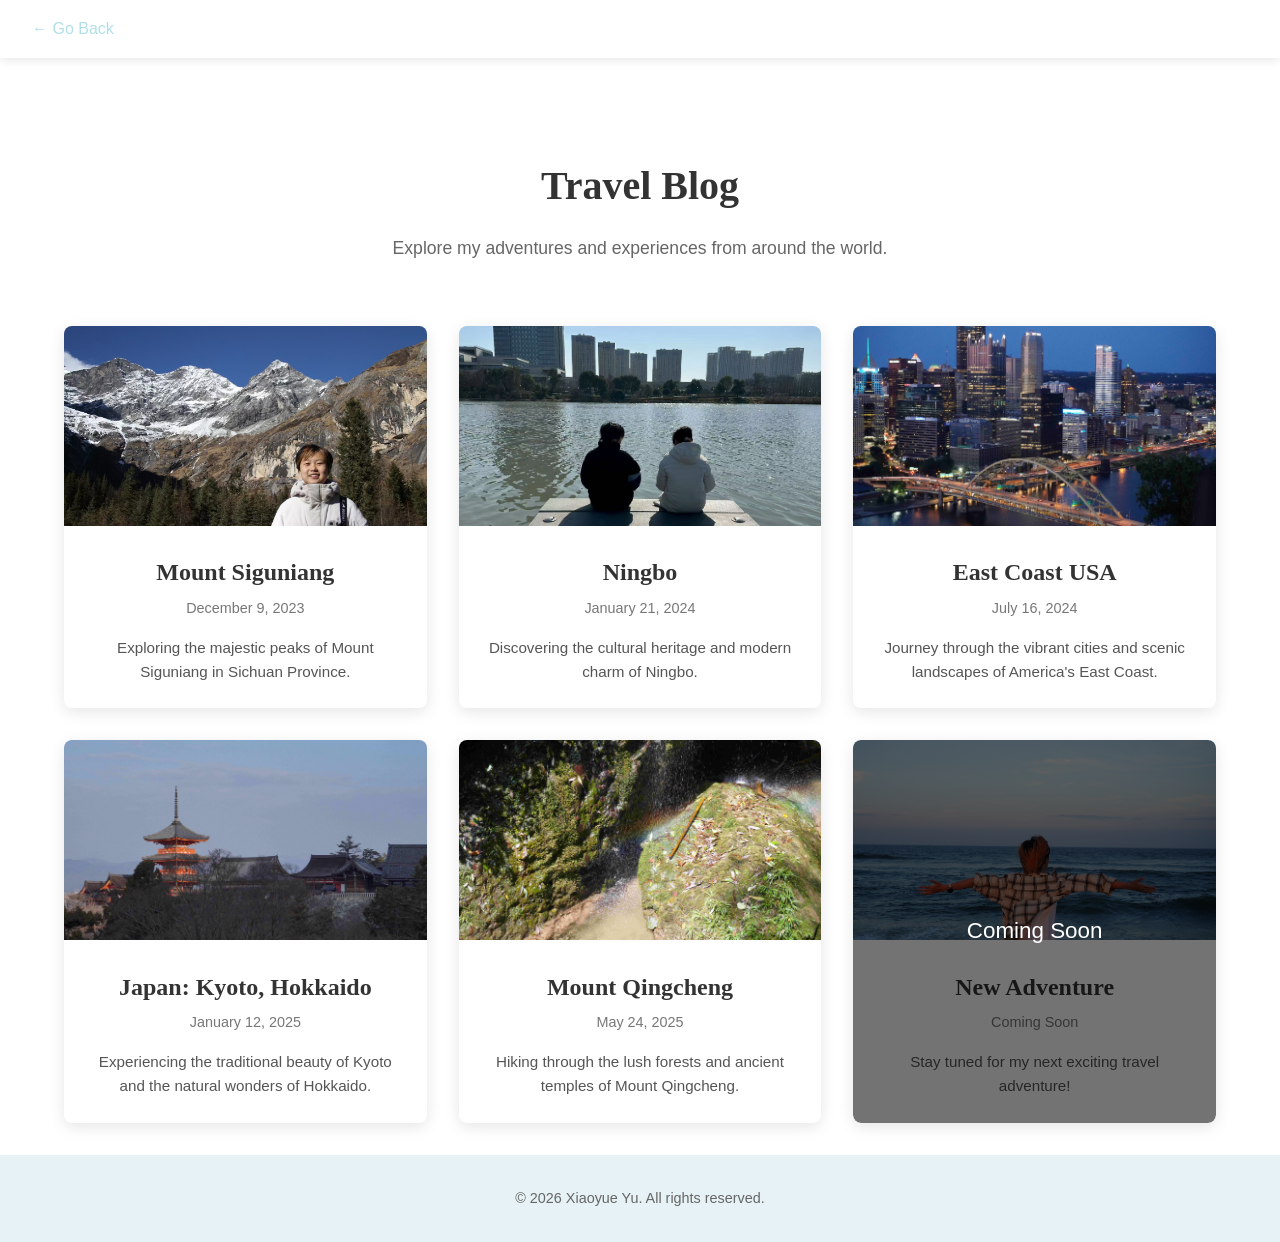
==== blog/index.html @ 4001150c "Refined overall file arrangement and debugged the animation" ====
<!DOCTYPE html>
<html lang="en">
<head>
    <meta charset="UTF-8">
    <meta name="viewport" content="width=device-width, initial-scale=1.0">
    <title>All Blogs - Xiaoyue Yu</title>
    <link rel="icon" href="../images/profile/photo_me.jpg">
    <link rel="apple-touch-icon" href="../images/profile/photo_me.jpg">
    <link rel="stylesheet" href="../styles.css">
</head>
<body class="blog-archive-page">
    <nav class="navbar">
        <div class="navbar-container">
            <div class="back-link"><a href="../index.html#blog">&larr; Go Back</a></div>
            <div></div>
        </div>
    </nav>

    <main class="main-content">
        <div class="container">
            <header class="page-header">
                <h1 class="page-title">Travel Blog</h1>
                <p class="page-description">Explore my adventures and experiences from around the world.</p>
            </header>

            <div class="blogs-grid fade-in-section is-visible">
                <a href="blog-mount-siguniang.html" class="blog-card">
                    <img src="../images/blog/MountSiguniang_title.jpg" alt="Mount Siguniang" class="blog-img">
                    <div class="blog-info">
                        <h3 class="blog-title">Mount Siguniang</h3>
                        <p class="blog-date">December 9, 2023</p>
                        <p class="blog-excerpt">Exploring the majestic peaks of Mount Siguniang in Sichuan Province.</p>
                    </div>
                </a>

                <a href="blog-ningbo.html" class="blog-card">
                    <img src="../images/blog/Ningbo_title.jpg" alt="Ningbo" class="blog-img">
                    <div class="blog-info">
                        <h3 class="blog-title">Ningbo</h3>
                        <p class="blog-date">January 21, 2024</p>
                        <p class="blog-excerpt">Discovering the cultural heritage and modern charm of Ningbo.</p>
                    </div>
                </a>

                <a href="blog-east-coast-usa.html" class="blog-card">
                    <img src="../images/blog/EastCostUSA_title.JPG" alt="East Coast USA" class="blog-img">
                    <div class="blog-info">
                        <h3 class="blog-title">East Coast USA</h3>
                        <p class="blog-date">July 16, 2024</p>
                        <p class="blog-excerpt">Journey through the vibrant cities and scenic landscapes of America's East Coast.</p>
                    </div>
                </a>

                <a href="blog-japan.html" class="blog-card">
                    <img src="../images/blog/Japan_title.JPG" alt="Japan" class="blog-img">
                    <div class="blog-info">
                        <h3 class="blog-title">Japan: Kyoto, Hokkaido</h3>
                        <p class="blog-date">January 12, 2025</p>
                        <p class="blog-excerpt">Experiencing the traditional beauty of Kyoto and the natural wonders of Hokkaido.</p>
                    </div>
                </a>

                <a href="blog-mount-qingcheng.html" class="blog-card">
                    <img src="../images/blog/MountQingcheng_title.JPG" alt="Mount Qingcheng" class="blog-img">
                    <div class="blog-info">
                        <h3 class="blog-title">Mount Qingcheng</h3>
                        <p class="blog-date">May 24, 2025</p>
                        <p class="blog-excerpt">Hiking through the lush forests and ancient temples of Mount Qingcheng.</p>
                    </div>
                </a>

                <div class="blog-card coming-soon">
                    <img src="../images/profile/photo_index.jpg" alt="Coming Soon" class="blog-img">
                    <div class="blog-info">
                        <h3 class="blog-title">New Adventure</h3>
                        <p class="blog-date">Coming Soon</p>
                        <p class="blog-excerpt">Stay tuned for my next exciting travel adventure!</p>
                    </div>
                </div>
            </div>
        </div>
    </main>

    <footer class="archive-footer">
        <p class="copyright">&copy; 2026 Xiaoyue Yu. All rights reserved.</p>
    </footer>
</body>
</html>
---- styles.css ----
/* Fonts */
@font-face {
    font-family: 'Lora';
    font-style: normal;
    font-weight: 400;
    src: local('Lora Regular'), local('Lora-Regular'), local('Times New Roman');
}

@font-face {
    font-family: 'Lora';
    font-style: normal;
    font-weight: 500;
    src: local('Lora Medium'), local('Lora-Medium'), local('Times New Roman');
}

@font-face {
    font-family: 'Lora';
    font-style: normal;
    font-weight: 600;
    src: local('Lora SemiBold'), local('Lora-SemiBold'), local('Times New Roman Bold');
}

@font-face {
    font-family: 'Lora';
    font-style: normal;
    font-weight: 700;
    src: local('Lora Bold'), local('Lora-Bold'), local('Times New Roman Bold');
}

@font-face {
    font-family: 'Nunito Sans';
    font-style: normal;
    font-weight: 300;
    src: local('Nunito Sans Light'), local('NunitoSans-Light'), local('Arial');
}

@font-face {
    font-family: 'Nunito Sans';
    font-style: normal;
    font-weight: 400;
    src: local('Nunito Sans Regular'), local('NunitoSans-Regular'), local('Arial');
}

@font-face {
    font-family: 'Nunito Sans';
    font-style: normal;
    font-weight: 600;
    src: local('Nunito Sans SemiBold'), local('NunitoSans-SemiBold'), local('Arial Bold');
}

@font-face {
    font-family: 'Nunito Sans';
    font-style: normal;
    font-weight: 700;
    src: local('Nunito Sans Bold'), local('NunitoSans-Bold'), local('Arial Bold');
}

/* Reset and Base Styles */
* {
    margin: 0;
    padding: 0;
    box-sizing: border-box;
}

@keyframes fadeInUp {
    from {
        opacity: 0;
        transform: translateY(30px);
    }

    to {
        opacity: 1;
        transform: translateY(0);
    }
}

.fade-in-section {
    opacity: 0;
    transform: translateY(30px);
    transition: opacity 0.8s ease, transform 0.8s ease;
}

.fade-in-section.is-visible {
    opacity: 1;
    transform: translateY(0);
}

html {
    scroll-behavior: smooth;
    height: 100%;
    overflow-x: hidden;
    margin: 0;
    padding: 0;
}

body {
    font-family: 'Nunito Sans', sans-serif;
    line-height: 1.6;
    color: #333333;
    background-color: #FFFFFF;
    position: relative;
    overflow-x: hidden;
    min-height: 100%;
    display: flex;
    flex-direction: column;
    margin: 0;
    padding: 0;
}

.cover-background {
    position: fixed;
    top: 0;
    left: 0;
    width: 100%;
    height: 100vh;
    z-index: 1;
    pointer-events: none;
}

.scrollable-content {
    position: relative;
    z-index: 3;
    margin-top: 100vh;
    background-color: transparent;
    min-height: 200vh;
    margin-bottom: 0;
    flex: 1;
}

#home {
    background-color: transparent;
    position: relative;
    z-index: 1;
}

#experience {
    background-color: #FFFFFF;
    position: relative;
    z-index: 3;
}

#projects,
#blog {
    background-color: #E6F2F5;
    position: relative;
    z-index: 3;
}

#research,
#contact {
    background-color: #FFFFFF;
    position: relative;
    z-index: 3;
}

h1,
h2,
h3,
h4,
h5,
h6 {
    font-family: 'Lora', serif;
    margin-bottom: 1rem;
    color: #333333;
}

a {
    color: #B0E0E6;
    text-decoration: none;
    transition: color 0.3s ease;
}

a:hover {
    color: #87CEEB;
}

.container {
    width: 90%;
    max-width: 1200px;
    margin: 0 auto;
    padding: 2rem 0;
}

section {
    padding: 5rem 0;
}

.section-title {
    text-align: center;
    margin-bottom: 3rem;
    position: relative;
    font-size: 2.5rem;
}



.section-title::after {
    content: '';
    display: block;
    width: 50px;
    height: 3px;
    background-color: #B0E0E6;
    margin: 0.5rem auto;
}

/* Navigation Bar */
.navbar {
    position: fixed;
    top: 0;
    left: 0;
    width: 100%;
    background-color: rgba(255, 255, 255, 0.8);
    backdrop-filter: blur(5px);
    box-shadow: 0 2px 10px rgba(0, 0, 0, 0.1);
    z-index: 1000;
    transition: all 0.3s ease;
}

.navbar-container {
    display: flex;
    justify-content: space-between;
    align-items: center;
    padding: 1rem 2rem;
}

.logo {
    font-family: 'Lora', serif;
    font-size: 1.5rem;
    font-weight: 700;
}

.nav-links {
    display: flex;
    list-style: none;
}

.nav-links li {
    margin-left: 2rem;
}

.nav-links a {
    color: #333333;
    font-weight: 600;
    position: relative;
}

.nav-links a::after {
    content: '';
    position: absolute;
    bottom: -5px;
    left: 0;
    width: 0;
    height: 2px;
    background-color: #B0E0E6;
    transition: width 0.3s ease;
}

.nav-links a:hover::after,
.nav-links a.active::after {
    width: 100%;
}

.hamburger {
    display: none;
    cursor: pointer;
}

.hamburger div {
    width: 25px;
    height: 3px;
    background-color: #333333;
    margin: 5px;
    transition: all 0.3s ease;
}

/* Home Section */
#home {
    min-height: 100vh;
    display: flex;
    flex-direction: column;
    align-items: center;
    background-color: transparent;
    padding: 0;
    position: relative;
}

.avatar-container {
    text-align: center;
    margin-bottom: 1rem;
}

.avatar {
    width: 220px;
    height: 220px;
    border-radius: 50%;
    object-fit: cover;
    object-position: 40% top;
    border: none;
}

.profile-img {
    width: 100%;
    height: 100vh;
    overflow: hidden;
    position: fixed;
    top: 0;
    left: 0;
    z-index: 1;
    will-change: transform;
    transform: translateZ(0);
    pointer-events: none;
    backface-visibility: hidden;
}

.profile-img img {
    width: 100%;
    height: 100%;
    object-fit: cover;
    object-position: center;
}

.typewriter-overlay {
    position: fixed;
    top: 0;
    left: 0;
    width: 100%;
    height: 100vh;
    display: flex;
    align-items: flex-start;
    justify-content: center;
    z-index: 2;
    padding: 0 2rem;
    padding-top: 20vh;
    will-change: transform;
    pointer-events: auto;
    backface-visibility: hidden;
    transform: translate3d(0, 0, 0);
    -webkit-transform: translate3d(0, 0, 0);
    -moz-transform: translate3d(0, 0, 0);
    -ms-transform: translate3d(0, 0, 0);
    -o-transform: translate3d(0, 0, 0);
    -webkit-backface-visibility: hidden;
    perspective: 1000px;
    -webkit-perspective: 1000px;
    -moz-perspective: 1000px;
    -ms-perspective: 1000px;
    -o-perspective: 1000px;
    touch-action: auto;
}

.typewriter-overlay .title {
    font-size: 3.5rem;
    color: #fff;
    text-shadow: 2px 2px 4px rgba(0, 0, 0, 0.5);
    text-align: center;
    width: 100%;
    max-width: 90%;
    padding: 0 1rem;
    box-sizing: border-box;
}

.home-content {
    display: flex;
    flex-direction: column;
    align-items: center;
    justify-content: center;
    text-align: center;
    padding: 50px 0;
    width: 100%;
    min-height: 100vh;
    position: relative;
    background-color: rgba(255, 255, 255, 0.5);
    border-top-left-radius: 30px;
    border-top-right-radius: 30px;
    box-shadow: 0 -5px 20px rgba(0, 0, 0, 0.1);
    backdrop-filter: blur(10px);
}

.home-container {
    display: flex;
    align-items: center;
    justify-content: flex-start;
    gap: 2rem;
}

.home-left,
.home-right {
    display: flex;
    flex-direction: column;
    align-items: center;
}

.home-right {
    margin-left: 5rem;
    align-items: flex-start;
}

.name {
    font-size: 2.5rem;
    margin-bottom: 0.5rem;
    text-align: center;
    position: relative;
}

.research-area {
    font-size: 1.12rem;
    color: #4d5b63;
    margin-bottom: 1rem;
    text-align: left;
    font-style: italic;
    line-height: 1.4;
    letter-spacing: 0.01em;
}

.bubbles-container {
    position: relative;
    width: 100%;
    max-width: 620px;
    height: 280px;
    margin-top: 1rem;
}

.bubble {
    position: absolute;
    background-color: rgba(176, 224, 230, 0.85);
    color: #23313a;
    border-radius: 50%;
    display: flex;
    flex-direction: column;
    align-items: center;
    justify-content: center;
    font-size: 0.8rem;
    font-weight: 600;
    box-shadow: 0 12px 28px rgba(70, 96, 112, 0.12);
    border: 1px solid rgba(255, 255, 255, 0.55);
    animation: float 3s ease-in-out infinite;
    text-align: center;
    padding: 1rem;
    line-height: 1.2;
    word-break: break-word;
    z-index: 5;
}

.bubble-category {
    font-size: 0.68rem;
    font-weight: 700;
    text-transform: uppercase;
    letter-spacing: 0.08em;
    margin-bottom: 0.45rem;
    opacity: 0.72;
}

.bubble-term {
    font-size: 0.92rem;
    line-height: 1.25;
    max-width: 88%;
    font-weight: 700;
}

.methodology-bubble {
    background: linear-gradient(145deg, rgba(230, 214, 220, 0.96), rgba(214, 197, 205, 0.88));
}

.technology-bubble {
    background: linear-gradient(145deg, rgba(203, 221, 228, 0.96), rgba(183, 205, 214, 0.88));
}

.vision-bubble {
    background: linear-gradient(145deg, rgba(210, 223, 206, 0.96), rgba(191, 208, 189, 0.88));
}

.bubble:nth-child(1) {
    width: 150px;
    height: 150px;
    top: 5px;
    left: 10px;
    animation-delay: 0s;
}

.bubble:nth-child(2) {
    width: 170px;
    height: 170px;
    top: 0;
    left: 155px;
    animation-delay: 0.5s;
}

.bubble:nth-child(3) {
    width: 175px;
    height: 175px;
    top: 22px;
    left: 325px;
    animation-delay: 1s;
}

.bubble:nth-child(4) {
    width: 145px;
    height: 145px;
    top: 126px;
    left: 128px;
    animation-delay: 1.5s;
}

.bubble:nth-child(5) {
    width: 140px;
    height: 140px;
    top: 130px;
    left: 288px;
    animation-delay: 2s;
}

.bubble:nth-child(6) {
    width: 138px;
    height: 138px;
    top: 120px;
    left: 452px;
    animation-delay: 2.5s;
}

@keyframes float {
    0% {
        transform: translateY(0);
    }

    50% {
        transform: translateY(-10px);
    }

    100% {
        transform: translateY(0);
    }
}

.title {
    font-size: 3.5rem;
    color: #555;
    margin-bottom: 1.5rem;
    text-align: left;
    min-height: 2.5em;
    display: flex;
    justify-content: flex-start;
    align-items: center;
    width: 100%;
}

.typewriter-text {
    position: relative;
    white-space: normal;
    word-wrap: break-word;
    overflow-wrap: break-word;
    min-height: 1em;
    line-height: 1.5em;
    display: inline-block;
    font-family: "Fira Code", "Consolas", "Courier New", monospace;
    max-width: 100%;
    overflow: visible;
    transform: translate3d(0, 0, 0);
    -webkit-transform: translate3d(0, 0, 0);
    backface-visibility: hidden;
    -webkit-backface-visibility: hidden;
    -moz-backface-visibility: hidden;
    -ms-backface-visibility: hidden;
    -o-backface-visibility: hidden;
    will-change: transform;
}

.typewriter-text::after {
    content: '';
    display: inline-block;
    width: 3px;
    height: 1em;
    margin-left: 2px;
    background-color: #B0E0E6;
    vertical-align: middle;
    animation: blink-caret 1s step-end infinite;
    position: relative;
    top: 0;
    transform: translate3d(0, 0, 0);
    -webkit-transform: translate3d(0, 0, 0);
    -moz-transform: translate3d(0, 0, 0);
    -ms-transform: translate3d(0, 0, 0);
    -o-transform: translate3d(0, 0, 0);
    backface-visibility: hidden;
    -webkit-backface-visibility: hidden;
    -moz-backface-visibility: hidden;
    -ms-backface-visibility: hidden;
    -o-backface-visibility: hidden;
    perspective: 1000px;
    -webkit-perspective: 1000px;
    -moz-perspective: 1000px;
    -ms-perspective: 1000px;
    -o-perspective: 1000px;
    will-change: opacity;
}

@keyframes blink-caret {

    from,
    to {
        background-color: transparent;
    }

    50% {
        background-color: #B0E0E6;
    }
}

.social-links {
    display: flex;
    gap: 1.5rem;
}

.home-social-links {
    justify-content: center;
    margin-top: 1.5rem;
}

.social-links a {
    font-size: 1.5rem;
    color: #333333;
    transition: color 0.3s ease;
}

.social-links a:hover {
    color: #B0E0E6;
}

/* Research Section */
.publication {
    margin-bottom: 2rem;
    padding: 1.5rem;
    border-radius: 8px;
    background-color: #f9f9f9;
    transition: transform 0.3s ease;
}

.publication:hover {
    transform: translateY(-5px);
    box-shadow: 0 5px 15px rgba(0, 0, 0, 0.1);
}

.publication-title {
    font-size: 1.2rem;
    margin-bottom: 0.5rem;
}

.publication-authors {
    font-style: italic;
    margin-bottom: 0.5rem;
}

.publication-venue {
    color: #666;
    margin-bottom: 1rem;
}

.publication-links {
    display: flex;
    gap: 1rem;
    margin-top: 0.5rem;
}

.publication-links a {
    padding: 0.3rem 0.8rem;
    background-color: #B0E0E6;
    color: #333333;
    border-radius: 4px;
    font-size: 0.9rem;
    transition: background-color 0.3s ease;
}

.publication-links a:hover {
    background-color: #87CEEB;
}

/* Experience Section */
.experience-container {
    display: flex;
    justify-content: space-between;
    flex-wrap: wrap;
    gap: 2rem;
}

.experience-section {
    flex: 1;
    min-width: 300px;
}

.subsection-title {
    text-align: left;
    font-size: 1.8rem;
    margin-bottom: 1.5rem;
    font-family: 'Lora', serif;
    color: #333333;
    position: relative;
    padding-bottom: 0.5rem;
}

.subsection-title::after {
    content: '';
    position: absolute;
    bottom: 0;
    left: 0;
    width: 40px;
    height: 2px;
    background-color: #B0E0E6;
}

.timeline {
    position: relative;
    max-width: 100%;
    margin: 0 auto;
}

.timeline::after {
    content: '';
    position: absolute;
    width: 2px;
    background-color: #B0E0E6;
    top: 0;
    bottom: 0;
    left: 50%;
    margin-left: -1px;
}

.timeline-item {
    padding: 10px 40px;
    position: relative;
    width: 50%;
    box-sizing: border-box;
}

.timeline-item::after {
    content: '';
    position: absolute;
    width: 20px;
    height: 20px;
    background-color: #FFFFFF;
    border: 4px solid #B0E0E6;
    border-radius: 50%;
    top: 15px;
    z-index: 1;
}

.timeline-item:nth-child(odd) {
    left: 0;
    text-align: right;
}

.timeline-item:nth-child(even) {
    left: 50%;
}

.timeline-item:nth-child(odd)::after {
    right: -10px;
}

.timeline-item:nth-child(even)::after {
    left: -10px;
}

.timeline-content {
    padding: 1.5rem;
    background-color: #f9f9f9;
    border-radius: 8px;
    box-shadow: 0 3px 10px rgba(0, 0, 0, 0.1);
}

.timeline-content-with-image {
    display: flex;
    flex-direction: column;
    padding: 1.5rem;
    background-color: #f9f9f9;
    border-radius: 8px;
    box-shadow: 0 3px 10px rgba(0, 0, 0, 0.1);
    gap: 1.5rem;
    align-items: center;
}


.edu1-layout {
    flex-direction: column;
    align-items: center;
}


.edu2-layout .timeline-text {
    display: flex;
    flex-direction: column;
}

.timeline-item:nth-child(odd) .timeline-content-with-image {
    text-align: right;
}

.timeline-item:nth-child(even) .timeline-content-with-image {
    text-align: left;
}


.timeline-content-with-image .timeline-text {
    width: 100%;
}

.timeline-content-with-image .timeline-image {
    max-width: 80%;
    height: auto;
    border-radius: 8px;
    object-fit: contain;
    box-shadow: 0 2px 5px rgba(0, 0, 0, 0.1);
    margin-top: 1rem;
}


.edu1-image {
    max-width: 200px;
    order: -1;
    margin-bottom: 1rem;
    margin-top: 0;
}

.edu2-image {
    max-width: 200px;
    order: -1;
    margin-bottom: 1rem;
}

.timeline-date {
    color: #4682B4;
    font-weight: 600;
}

.timeline-title {
    margin: 0.5rem 0;
}

.timeline-description {
    color: #666;
}

.timeline-description i {
    color: #4682B4;
    width: 20px;
    margin-right: 8px;
    text-align: center;
}

/* Projects Section */
.projects-grid {
    display: grid;
    grid-template-columns: repeat(auto-fill, minmax(300px, 1fr));
    gap: 2rem;
}

.project-card-link {
    display: block;
    height: 100%;
    color: inherit;
}

.project-card {
    display: grid;
    grid-template-rows: auto 1fr;
    height: 100%;
}

/* Avoid inline-image baseline gap */
.project-img {
    width: 100%;
    height: 100%;
    object-fit: contain;
    display: block;
}

.project-img-container {
    width: 100%;
    aspect-ratio: 16 / 9;
    overflow: hidden;
}


.project-info {
    background-color: #f8f8f8;
    padding: 1rem;
    display: flex;
    flex-direction: column;
    align-items: center;
    text-align: center;
}


.project-title {
    font-size: 1.5rem;
    margin-bottom: 0.5rem;
    padding: 0;
    text-align: center;
}

.project-date {
    font-size: 0.9rem;
    color: #777;
    margin-bottom: 0.5rem;
}

.project-description {
    padding: 0;
    color: #666;
    font-size: 0.9rem;
    text-align: left;
    word-break: break-word;
}

.blog-content {
    margin-top: 30px;
    background-color: #fff;
    padding: 25px;
    border-radius: 8px;
    box-shadow: 0 4px 8px rgba(0, 0, 0, 0.1);
}

.blog-content p {
    color: #666;
    font-size: 16px;
    line-height: 1.6;
    text-align: center;
    font-style: italic;
}

.view-more-container {
    text-align: center;
    margin-top: 2rem;
}

.view-more-btn {
    display: inline-block;
    padding: 0.3rem 0.8rem;
    background-color: #B0E0E6;
    color: #333333;
    border-radius: 4px;
    font-size: 0.9rem;
    font-weight: 500;
    transition: background-color 0.3s ease;
}

.view-more-btn:hover {
    background-color: #87CEEB;
    color: #333333;
}

/* Contact Section */
.contact-image-container {
    position: relative;
    width: 100%;
    min-height: 100vh;
    overflow: hidden;
}

.contact-content-overlay {
    position: absolute;
    top: 50%;
    right: 5%;
    transform: translateY(-50%);
    background-color: rgba(255, 255, 255, 0.74);
    border-radius: 18px;
    padding: 2.25rem 2rem;
    width: min(42%, 480px);
    box-shadow: 0 12px 35px rgba(0, 0, 0, 0.16);
    backdrop-filter: blur(8px);
    -webkit-backdrop-filter: blur(8px);
    border: 1px solid rgba(255, 255, 255, 0.45);
    z-index: 5;
    text-align: center;
}

.contact-title {
    color: #333;
    margin-bottom: 2rem;
    position: relative;
    text-align: center;
}

.contact-title::after {
    content: '';
    position: absolute;
    bottom: -10px;
    left: 50%;
    transform: translateX(-50%);
    width: 70px;
    height: 3px;
    background-color: #B0E0E6;
    margin: 0;
}

.contact-content {
    max-width: 100%;
    margin: 0;
    text-align: center;
    display: flex;
    flex-direction: column;
    align-items: center;
    gap: 0.65rem;
}

.contact-email {
    font-size: 1.14rem;
    font-weight: 600;
    color: #4682B4;
    margin: 0;
    line-height: 1.5;
    letter-spacing: 0.01em;
    transition: color 0.3s ease, transform 0.3s ease;
}

.contact-email:hover {
    color: #B0E0E6;
    transform: translateY(-1px);
}

.contact-img {
    width: 100%;
    height: 100%;
    min-height: 100vh;
    object-fit: cover;
    display: block;
    position: absolute;
    top: 0;
    left: 0;
    z-index: 1;
    filter: brightness(1.1) contrast(1.1);
}

.snowflake {
    position: absolute;
    color: #fff;
    opacity: 0.9;
    animation: fall var(--snow-duration, 5.5s) linear forwards, melt 0.4s ease-out calc(var(--snow-duration, 5.5s) - 0.2s) forwards;
    pointer-events: none;
    z-index: 2;
    text-shadow: 0 0 5px rgba(0, 0, 0, 0.3);
    will-change: transform, opacity;
}

@keyframes fall {
    from {
        transform: translate3d(0, 0, 0) rotate(0deg);
    }

    to {
        transform: translate3d(var(--snow-drift, 0), var(--snow-fall-distance, 100vh), 0) rotate(360deg);
    }
}

@keyframes melt {
    from {
        opacity: 0.9;
    }

    to {
        opacity: 0;
    }
}

/* Footer */
footer {
    text-align: center;
    padding: 0 0 2rem 0;
    border-top: none;
    color: #666;
    font-size: 0.9rem;
}

.site-footer {
    position: fixed;
    bottom: 10px;
    width: 100%;
    text-align: center;
    font-size: 12px;
    color: #fff;
    text-shadow: 1px 1px 2px rgba(0, 0, 0, 0.7);
    z-index: 1001;
    padding: 0;
}

/* Back to Top Button */
.back-to-top {
    position: fixed;
    right: 2rem;
    bottom: 2rem;
    width: 48px;
    height: 48px;
    border-radius: 50%;
    background-color: #B0E0E6;
    color: #fff;
    display: none;
    align-items: center;
    justify-content: center;
    font-size: 1.4rem;
    cursor: pointer;
    box-shadow: 0 4px 10px rgba(0, 0, 0, 0.15);
    border: none;
    outline: none;
    transition: transform 0.3s ease, opacity 0.3s ease;
    z-index: 1000;
}

.back-to-top:hover {
    transform: translateY(-4px);
    opacity: 0.9;
}

/* World Map Section */
.world-map-container {
    margin-top: 4rem;
    padding: 2.5rem;
    background: rgba(255, 255, 255, 0.4);
    border-radius: 24px;
    box-shadow: 0 10px 40px rgba(0, 0, 0, 0.04);
    backdrop-filter: blur(10px);
    border: 1px solid rgba(255, 255, 255, 0.5);
}

#world-map-wrapper {
    position: relative;
    width: 100%;
    max-width: 1000px;
    height: 500px;
    margin: 0 auto;
    border-radius: 16px;
    overflow: hidden;
}

/* Map Tooltip */
.map-tooltip {
    position: absolute;
    background: rgba(255, 255, 255, 0.95);
    padding: 12px 16px;
    border-radius: 12px;
    box-shadow: 0 10px 30px rgba(0, 0, 0, 0.15);
    pointer-events: none;
    opacity: 0;
    transform: translate(-50%, -90%) scale(0.95);
    transition: opacity 0.3s ease, transform 0.3s cubic-bezier(0.23, 1, 0.32, 1);
    z-index: 1000;
    backdrop-filter: blur(10px);
    border: 1px solid rgba(255, 255, 255, 0.3);
    min-width: 160px;
    will-change: transform, opacity;
}

.map-tooltip.visible {
    opacity: 1;
    transform: translate(-50%, -110%) scale(1);
}

.tooltip-title {
    display: block;
    font-weight: 600;
    color: #2f3f49;
}

.tooltip-arrow {
    width: 12px;
    height: 12px;
    background: inherit;
    position: absolute;
    left: 50%;
    bottom: -6px;
    transform: translateX(-50%) rotate(45deg);
}

.blog-archive-page {
    background-color: #FFFFFF;
}

.blog-archive-page .navbar,
.blog-post-page .navbar {
    position: sticky;
}

.blog-archive-page .main-content,
.blog-post-page main {
    padding-top: 2rem;
    min-height: calc(100vh - 80px);
}

.blog-archive-page .page-header {
    text-align: center;
    margin: 2rem 0 4rem;
}

.blog-archive-page .page-title {
    font-size: 2.5rem;
}

.blog-archive-page .page-description {
    font-size: 1.1rem;
    color: #666;
    max-width: 700px;
    margin: 0 auto;
}

.blog-archive-page .blogs-grid {
    display: grid;
    grid-template-columns: repeat(auto-fill, minmax(300px, 1fr));
    gap: 2rem;
}

.blog-archive-page .blog-card {
    background: #fff;
    border-radius: 8px;
    overflow: hidden;
    box-shadow: 0 4px 15px rgba(0, 0, 0, 0.1);
    transition: transform 0.3s ease, box-shadow 0.3s ease;
    height: 100%;
}

.blog-archive-page .blog-card:hover {
    transform: translateY(-5px);
    box-shadow: 0 10px 25px rgba(0, 0, 0, 0.15);
}

.blog-archive-page .coming-soon {
    position: relative;
    pointer-events: none;
}

.blog-archive-page .coming-soon::after {
    content: "Coming Soon";
    position: absolute;
    inset: 0;
    background: rgba(0, 0, 0, 0.55);
    color: #fff;
    display: flex;
    align-items: center;
    justify-content: center;
    font-size: 1.4rem;
    border-radius: 8px;
}

.blog-archive-page .blog-img {
    width: 100%;
    height: 200px;
    object-fit: cover;
}

.blog-archive-page .blog-info {
    padding: 1.5rem;
    text-align: center;
}

.blog-archive-page .blog-title {
    font-size: 1.5rem;
    margin-bottom: 0.5rem;
    line-height: 1.3;
}

.blog-archive-page .blog-date {
    font-size: 0.9rem;
    color: #777;
    margin-bottom: 0.5rem;
}

.blog-archive-page .blog-excerpt {
    font-size: 0.95rem;
    color: #555;
    margin-top: 1rem;
}

.archive-footer {
    background-color: #E6F2F5;
    color: #333333;
    padding: 2rem 0;
    text-align: center;
}

.archive-footer .copyright {
    font-size: 0.9rem;
    color: #666;
}

.blog-post-page {
    background-color: #fdfdfd;
}

.blog-post-page .container {
    max-width: 800px;
}

.blog-post-page .blog-post-header {
    text-align: center;
    margin: 2rem 0 3rem;
}

.blog-post-page .blog-post-title {
    font-size: 2.8rem;
    line-height: 1.2;
}

.blog-post-page .blog-post-meta {
    font-size: 0.95rem;
    color: #777;
}

.blog-post-page .blog-post-image {
    width: 100%;
    height: auto;
    border-radius: 8px;
    margin-bottom: 2rem;
}

.blog-post-page .blog-post-content {
    font-size: 1.1rem;
    line-height: 1.8;
}

.blog-post-page .blog-post-content p {
    margin-bottom: 1.5rem;
}

.blog-post-page .blog-post-content img {
    max-width: 100%;
    border-radius: 4px;
    display: block;
    margin: 2rem auto;
}

/* Responsive Design */
@media screen and (max-width: 768px) {
    .navbar-container {
        padding: 1rem;
    }

    .bubbles-container {
        height: 370px;
        margin-top: 10px;
        width: 320px;
        max-width: 320px;
    }

    .bubble:nth-child(1) {
        width: 120px;
        height: 120px;
        top: 0;
        left: 8px;
    }

    .bubble:nth-child(2) {
        width: 135px;
        height: 135px;
        top: 8px;
        left: 132px;
    }

    .bubble:nth-child(3) {
        width: 138px;
        height: 138px;
        top: 122px;
        left: 18px;
    }

    .bubble:nth-child(4) {
        width: 118px;
        height: 118px;
        top: 140px;
        left: 168px;
    }

    .bubble:nth-child(5) {
        width: 116px;
        height: 116px;
        top: 245px;
        left: 22px;
    }

    .bubble:nth-child(6) {
        width: 118px;
        height: 118px;
        top: 238px;
        left: 162px;
    }

    .bubble-category {
        font-size: 0.58rem;
    }

    .bubble-term {
        font-size: 0.74rem;
        max-width: 92%;
    }

    .nav-links {
        position: absolute;
        right: 0;
        top: 70px;
        background-color: rgba(255, 255, 255, 0.95);
        flex-direction: column;
        width: 100%;
        text-align: center;
        transform: translateX(100%);
        transition: transform 0.3s ease;
        box-shadow: 0 5px 10px rgba(0, 0, 0, 0.1);
    }

    .nav-links.active {
        transform: translateX(0);
    }

    .nav-links li {
        margin: 1rem 0;
    }

    .hamburger {
        display: block;
    }

    .hamburger.active div:nth-child(1) {
        transform: rotate(-45deg) translate(-5px, 6px);
    }

    .hamburger.active div:nth-child(2) {
        opacity: 0;
    }

    .hamburger.active div:nth-child(3) {
        transform: rotate(45deg) translate(-5px, -6px);
    }

    .profile-img {
        height: 100vh;
    }

    .typewriter-overlay .title {
        font-size: 2.2rem;
        max-width: 95%;
        padding: 0 0.5rem;
    }

    .home-content {
        padding: 30px 0;
    }

    .home-container {
        flex-direction: column;
        gap: 1.5rem;
    }

    .home-right {
        align-items: center;
        margin-left: 0;
        text-align: center;
    }

    .research-area {
        text-align: center;
        padding: 0 15px;
    }

    .experience-container {
        flex-direction: column;
    }

    .experience-section {
        width: 100%;
        margin-bottom: 3rem;
    }

    .subsection-title {
        font-size: 1.5rem;
        margin-bottom: 1.2rem;
    }

    .timeline::after {
        left: 31px;
    }

    .timeline-item {
        width: 100%;
        padding-left: 70px;
        padding-right: 25px;
    }

    .timeline-item:nth-child(odd) {
        text-align: left;
    }

    .timeline-item:nth-child(even) {
        left: 0;
    }

    .timeline-item:nth-child(odd)::after,
    .timeline-item:nth-child(even)::after {
        left: 21px;
    }

    .projects-grid {
        grid-template-columns: repeat(auto-fill, minmax(250px, 1fr));
    }

    .contact-image-container {
        min-height: 100vh;
    }

    .contact-img {
        min-height: 100vh;
    }

    .contact-content-overlay {
        width: min(68%, 460px);
        padding: 1.8rem 1.5rem;
        right: 5%;
    }

    .blog-archive-page .blogs-grid {
        grid-template-columns: repeat(auto-fill, minmax(250px, 1fr));
    }

    .blog-archive-page .page-title,
    .blog-post-page .blog-post-title {
        font-size: 2rem;
    }
}

@media screen and (max-width: 480px) {
    .name {
        font-size: 2rem;
    }

    .title {
        font-size: 2.0rem;
    }

    .typewriter-overlay .title {
        font-size: 1.8rem;
        max-width: 100%;
        padding: 0 0.5rem;
    }

    .home-content {
        padding: 20px 0;
    }

    .projects-grid {
        grid-template-columns: 1fr;
    }

    .contact-image-container {
        min-height: 100vh;
    }

    .contact-img {
        min-height: 100vh;
    }

    .contact-content-overlay {
        width: 85%;
        max-width: 360px;
        padding: 1.4rem 1.1rem;
        top: 50%;
        right: 50%;
        transform: translate(50%, -50%);
    }

    .contact-email {
        font-size: 1rem;
    }

    .blog-archive-page .blogs-grid {
        grid-template-columns: 1fr;
    }
}

@media screen and (max-width: 768px) {
    .typewriter-text {
        white-space: normal;
        word-break: break-word;
    }
}

@media (prefers-reduced-motion: reduce) {
    .fade-in-section,
    .bubble,
    .snowflake,
    .back-to-top {
        animation: none !important;
        transition: none !important;
    }

    html {
        scroll-behavior: auto;
    }
}
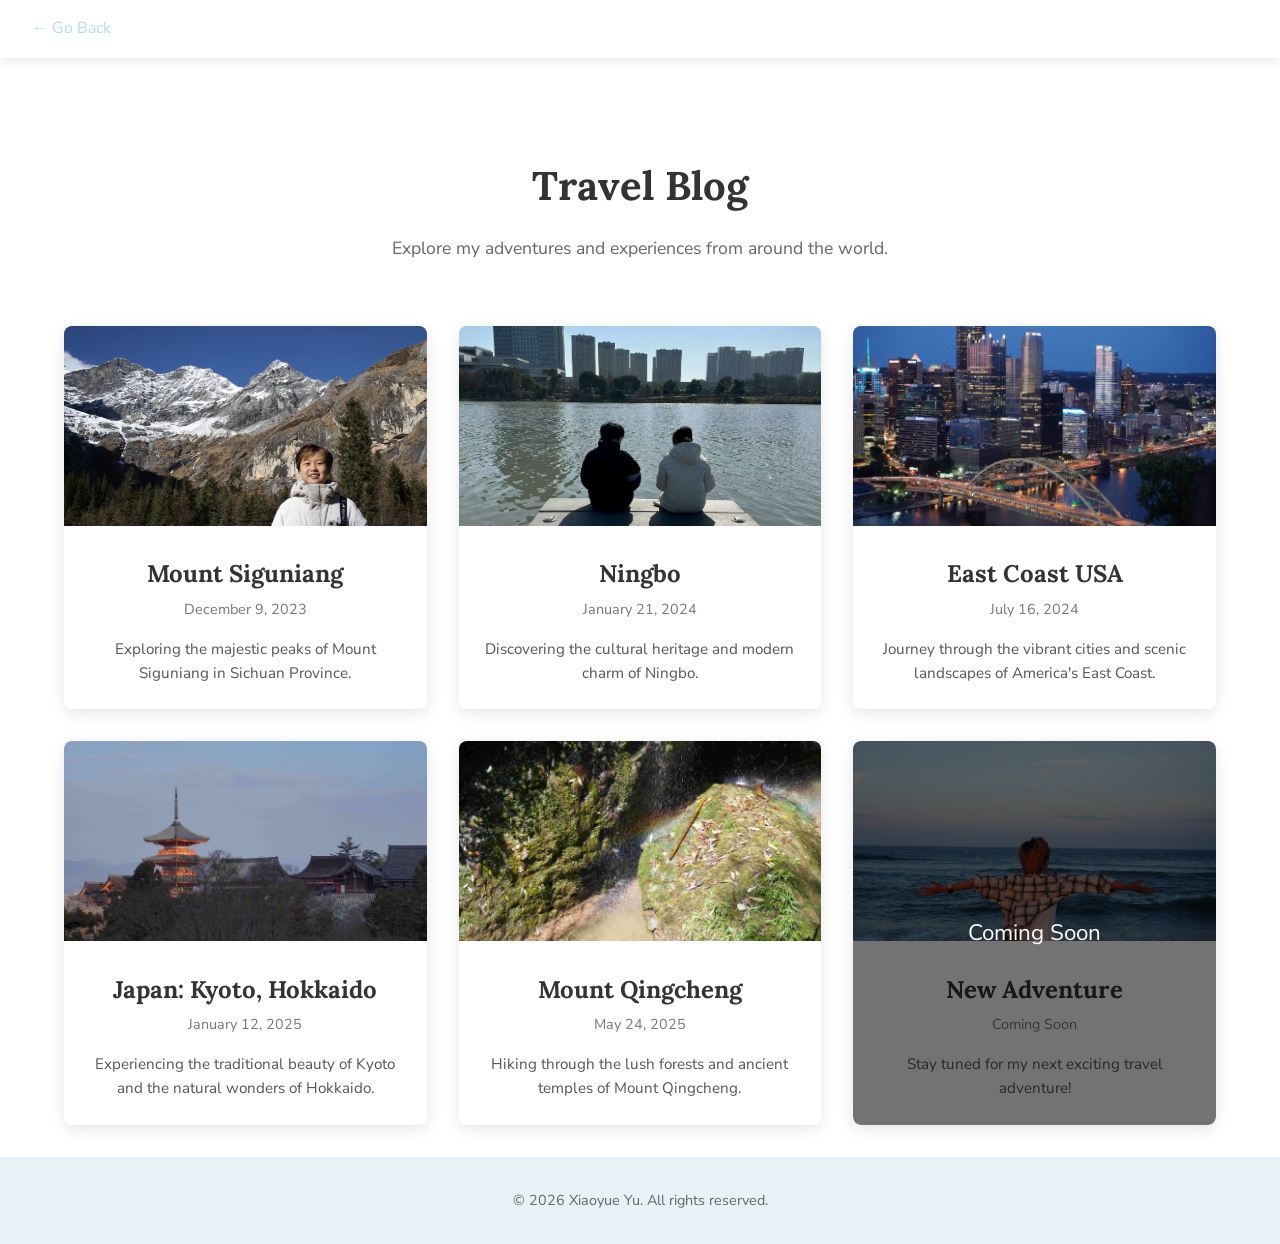
==== commit f7ed07f0: "Add Google Fonts and improve accessibility in HTML files; refactor styles and scripts" ====
--- a/blog/index.html
+++ b/blog/index.html
@@ -6,6 +6,9 @@
     <title>All Blogs - Xiaoyue Yu</title>
     <link rel="icon" href="../images/profile/photo_me.jpg">
     <link rel="apple-touch-icon" href="../images/profile/photo_me.jpg">
+    <link rel="preconnect" href="https://fonts.googleapis.com">
+    <link rel="preconnect" href="https://fonts.gstatic.com" crossorigin>
+    <link href="https://fonts.googleapis.com/css2?family=Lora:wght@400;500;600;700&family=Nunito+Sans:opsz,wght@6..12,300;6..12,400;6..12,600;6..12,700&display=swap" rel="stylesheet">
     <link rel="stylesheet" href="../styles.css">
 </head>
 <body class="blog-archive-page">
--- a/styles.css
+++ b/styles.css
@@ -1,60 +1,3 @@
-/* Fonts */
-@font-face {
-    font-family: 'Lora';
-    font-style: normal;
-    font-weight: 400;
-    src: local('Lora Regular'), local('Lora-Regular'), local('Times New Roman');
-}
-
-@font-face {
-    font-family: 'Lora';
-    font-style: normal;
-    font-weight: 500;
-    src: local('Lora Medium'), local('Lora-Medium'), local('Times New Roman');
-}
-
-@font-face {
-    font-family: 'Lora';
-    font-style: normal;
-    font-weight: 600;
-    src: local('Lora SemiBold'), local('Lora-SemiBold'), local('Times New Roman Bold');
-}
-
-@font-face {
-    font-family: 'Lora';
-    font-style: normal;
-    font-weight: 700;
-    src: local('Lora Bold'), local('Lora-Bold'), local('Times New Roman Bold');
-}
-
-@font-face {
-    font-family: 'Nunito Sans';
-    font-style: normal;
-    font-weight: 300;
-    src: local('Nunito Sans Light'), local('NunitoSans-Light'), local('Arial');
-}
-
-@font-face {
-    font-family: 'Nunito Sans';
-    font-style: normal;
-    font-weight: 400;
-    src: local('Nunito Sans Regular'), local('NunitoSans-Regular'), local('Arial');
-}
-
-@font-face {
-    font-family: 'Nunito Sans';
-    font-style: normal;
-    font-weight: 600;
-    src: local('Nunito Sans SemiBold'), local('NunitoSans-SemiBold'), local('Arial Bold');
-}
-
-@font-face {
-    font-family: 'Nunito Sans';
-    font-style: normal;
-    font-weight: 700;
-    src: local('Nunito Sans Bold'), local('NunitoSans-Bold'), local('Arial Bold');
-}
-
 /* Reset and Base Styles */
 * {
     margin: 0;
@@ -263,6 +206,9 @@
 .hamburger {
     display: none;
     cursor: pointer;
+    background: none;
+    border: none;
+    padding: 0;
 }
 
 .hamburger div {
@@ -1085,7 +1031,7 @@
 .back-to-top {
     position: fixed;
     right: 2rem;
-    bottom: 2rem;
+    bottom: 2.5rem;
     width: 48px;
     height: 48px;
     border-radius: 50%;
